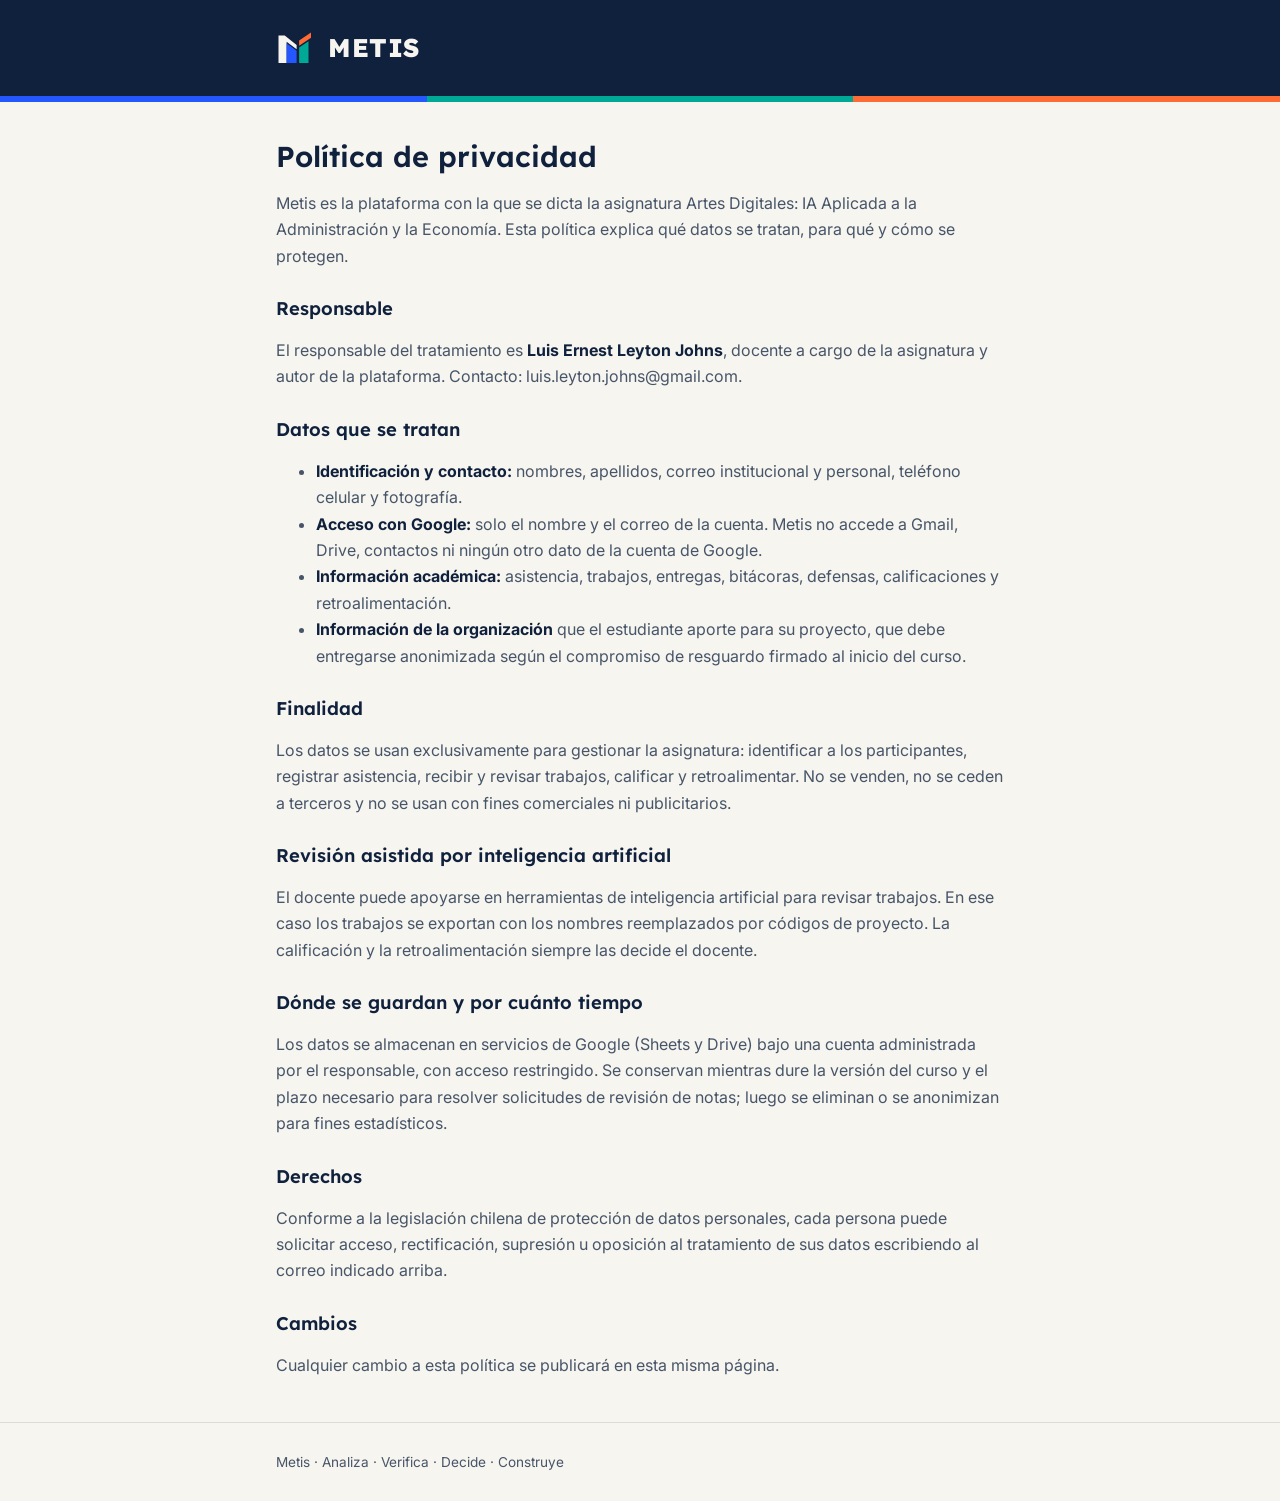
==== privacidad.html @ 9a49c45f "Add files via upload" ====
<!doctype html>
<html lang="es">
<head>
<meta charset="utf-8">
<meta name="viewport" content="width=device-width, initial-scale=1">
<title>Política de privacidad · Metis</title>
<link rel="preconnect" href="https://fonts.googleapis.com">
<link rel="stylesheet" href="https://fonts.googleapis.com/css2?family=Lexend:wght@600;800&family=Inter:wght@400;600&display=swap">
<style>
:root{--marfil:#F7F5EF;--noche:#10213D;--pizarra:#475569;--cobalto:#2457FF;--naranja:#FF6B35;--turquesa:#00A896;--borde:#DEDBD2}
*{box-sizing:border-box}
body{margin:0;background:var(--marfil);color:var(--noche);font:16px/1.65 "Inter",system-ui,sans-serif}
header{background:var(--noche);color:var(--marfil)}
.in{max-width:760px;margin:0 auto;padding:28px max(16px,env(safe-area-inset-left))}
.marca{display:flex;align-items:center;gap:12px}
.marca span{font:800 1.6rem/1 "Lexend",sans-serif;letter-spacing:.02em}
.franja{display:flex;height:6px}.franja i{flex:1}
h1{font:600 1.8rem/1.25 "Lexend",sans-serif;margin:8px 0 4px}
h2{font:600 1.15rem/1.3 "Lexend",sans-serif;margin:28px 0 8px}
p,li{color:var(--pizarra)}
strong{color:var(--noche)}
a{color:var(--cobalto)}
footer{border-top:1px solid var(--borde);font-size:.85rem;color:var(--pizarra)}
</style>
</head>
<body>
<header><div class="in"><div class="marca">
<svg width="40" height="40" viewBox="0 0 64 64" aria-hidden="true"><polygon points="4,12 14,12 33,27 33,34 17,22 17,56 4,56" fill="#F7F5EF"/><polygon points="17,24.5 33,36.5 33,56 17,56" fill="#2457FF"/><polygon points="37,31 52,21 52,56 37,56" fill="#00A896"/><polygon points="37,20 56,7 56,15.5 37,28.5" fill="#FF6B35"/></svg>
<span>METIS</span></div></div>
<div class="franja"><i style="background:#2457FF"></i><i style="background:#00A896"></i><i style="background:#FF6B35"></i></div></header>

<main class="in">
<h1>Política de privacidad</h1>
<p>Metis es la plataforma con la que se dicta la asignatura Artes Digitales: IA Aplicada a la Administración y la Economía. Esta política explica qué datos se tratan, para qué y cómo se protegen.</p>

<h2>Responsable</h2>
<p>El responsable del tratamiento es <strong>Luis Ernest Leyton Johns</strong>, docente a cargo de la asignatura y autor de la plataforma. Contacto: luis.leyton.johns@gmail.com.</p>

<h2>Datos que se tratan</h2>
<ul>
<li><strong>Identificación y contacto:</strong> nombres, apellidos, correo institucional y personal, teléfono celular y fotografía.</li>
<li><strong>Acceso con Google:</strong> solo el nombre y el correo de la cuenta. Metis no accede a Gmail, Drive, contactos ni ningún otro dato de la cuenta de Google.</li>
<li><strong>Información académica:</strong> asistencia, trabajos, entregas, bitácoras, defensas, calificaciones y retroalimentación.</li>
<li><strong>Información de la organización</strong> que el estudiante aporte para su proyecto, que debe entregarse anonimizada según el compromiso de resguardo firmado al inicio del curso.</li>
</ul>

<h2>Finalidad</h2>
<p>Los datos se usan exclusivamente para gestionar la asignatura: identificar a los participantes, registrar asistencia, recibir y revisar trabajos, calificar y retroalimentar. No se venden, no se ceden a terceros y no se usan con fines comerciales ni publicitarios.</p>

<h2>Revisión asistida por inteligencia artificial</h2>
<p>El docente puede apoyarse en herramientas de inteligencia artificial para revisar trabajos. En ese caso los trabajos se exportan con los nombres reemplazados por códigos de proyecto. La calificación y la retroalimentación siempre las decide el docente.</p>

<h2>Dónde se guardan y por cuánto tiempo</h2>
<p>Los datos se almacenan en servicios de Google (Sheets y Drive) bajo una cuenta administrada por el responsable, con acceso restringido. Se conservan mientras dure la versión del curso y el plazo necesario para resolver solicitudes de revisión de notas; luego se eliminan o se anonimizan para fines estadísticos.</p>

<h2>Derechos</h2>
<p>Conforme a la legislación chilena de protección de datos personales, cada persona puede solicitar acceso, rectificación, supresión u oposición al tratamiento de sus datos escribiendo al correo indicado arriba.</p>

<h2>Cambios</h2>
<p>Cualquier cambio a esta política se publicará en esta misma página.</p>
</main>

<footer><div class="in">Metis · Analiza · Verifica · Decide · Construye</div></footer>
</body>
</html>
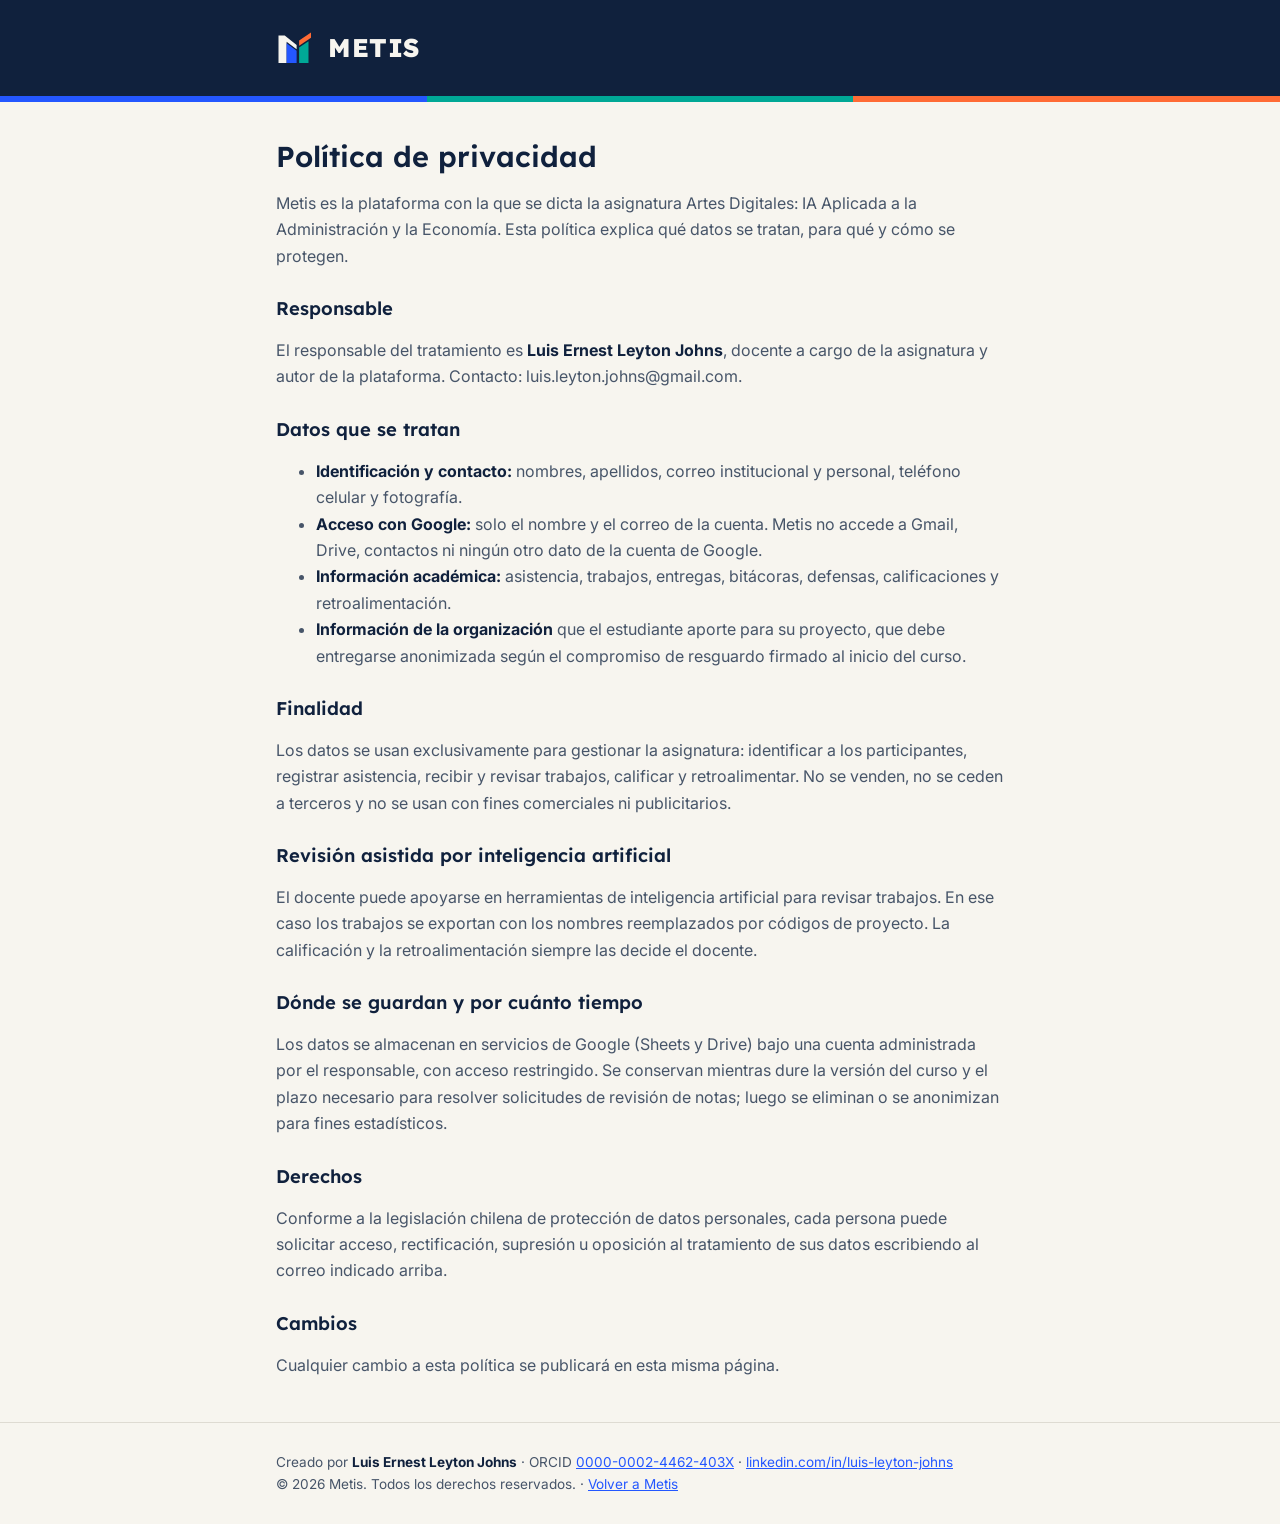
==== commit c105b18a: "Add files via upload" ====
--- a/privacidad.html
+++ b/privacidad.html
@@ -60,6 +60,6 @@
 <p>Cualquier cambio a esta política se publicará en esta misma página.</p>
 </main>
 
-<footer><div class="in">Metis · Analiza · Verifica · Decide · Construye</div></footer>
+<footer><div class="in">Creado por <strong>Luis Ernest Leyton Johns</strong> · ORCID <a href="https://orcid.org/0000-0002-4462-403X">0000-0002-4462-403X</a> · <a href="https://linkedin.com/in/luis-leyton-johns">linkedin.com/in/luis-leyton-johns</a><br>© 2026 Metis. Todos los derechos reservados. · <a href="./">Volver a Metis</a></div></footer>
 </body>
 </html>
